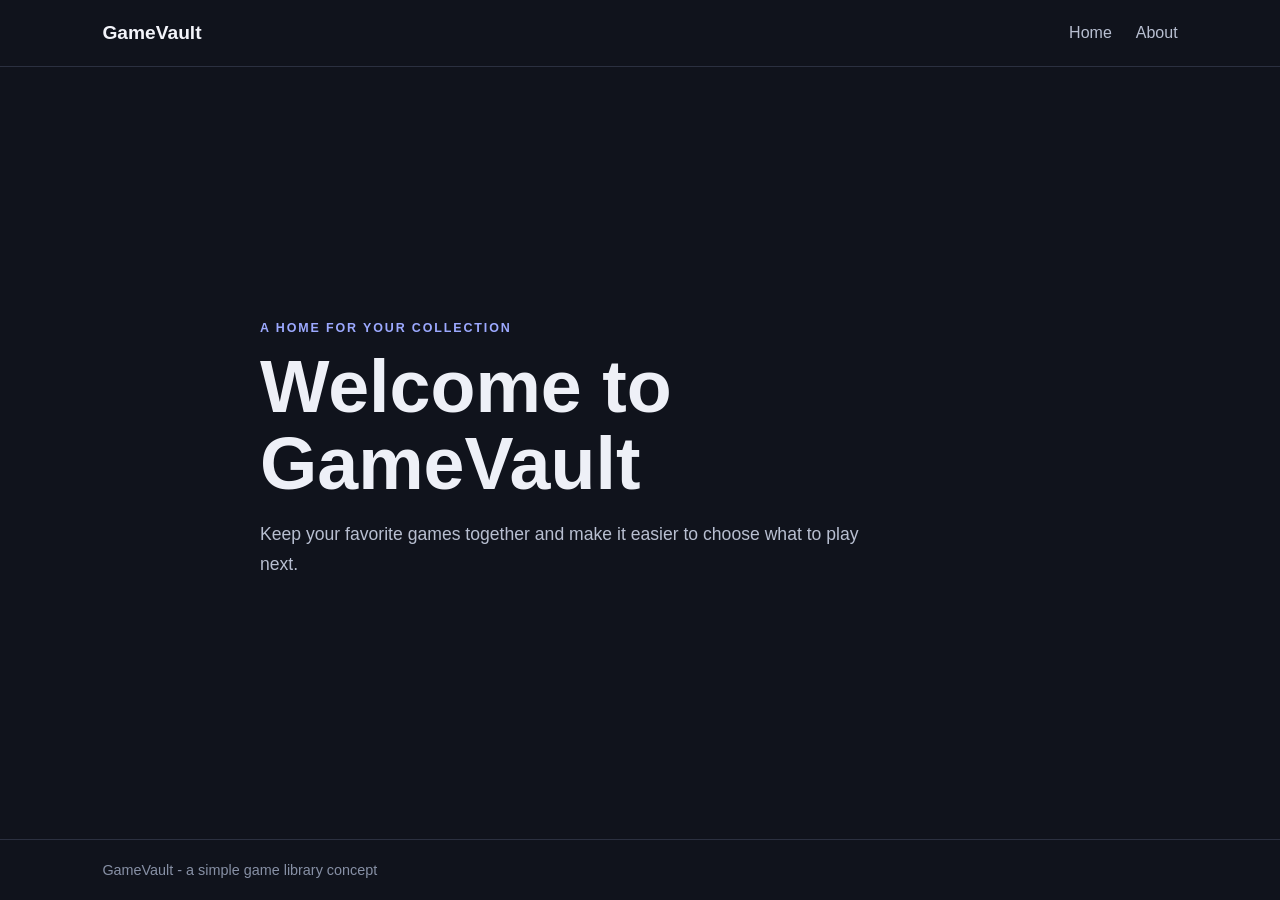
==== index.html @ 9a1c1d55 "Create GameVault starter pages" ====
<!doctype html>
<html lang="en">
<head>
  <meta charset="utf-8">
  <meta name="viewport" content="width=device-width, initial-scale=1">
  <title>GameVault - Your game library</title>
  <link rel="stylesheet" href="style.css">
</head>
<body>
  <header class="site-header">
    <a class="brand" href="index.html">GameVault</a>
    <nav aria-label="Main navigation">
      <a href="index.html">Home</a>
      <a href="about.html">About</a>
    </nav>
  </header>
  <main class="hero">
    <p class="eyebrow">A HOME FOR YOUR COLLECTION</p>
    <h1>Welcome to GameVault</h1>
    <p>Keep your favorite games together and make it easier to choose what to play next.</p>
  </main>
  <footer>GameVault - a simple game library concept</footer>
</body>
</html>
---- style.css ----
:root {
  color-scheme: dark;
  font-family: "Segoe UI", Arial, sans-serif;
  color: #eef0f7;
  background: #10131c;
}

* { box-sizing: border-box; }
body { min-height: 100vh; margin: 0; display: flex; flex-direction: column; }
.site-header { display: flex; justify-content: space-between; align-items: center; padding: 22px 8vw; border-bottom: 1px solid #2b3040; }
.brand { color: #f3f4fa; font-size: 1.2rem; font-weight: 700; text-decoration: none; }
nav { display: flex; gap: 24px; }
nav a { color: #b8bfd1; text-decoration: none; }
nav a:hover { color: #ffffff; }
.hero, .content { width: min(760px, 84vw); margin: auto; padding: 82px 0; }
.eyebrow { color: #9ca9ff; font-size: .78rem; font-weight: 700; letter-spacing: .15em; }
h1 { max-width: 680px; margin: 14px 0; font-size: clamp(2.5rem, 7vw, 4.6rem); line-height: 1.04; }
main p:not(.eyebrow) { max-width: 620px; color: #b8bfd1; font-size: 1.1rem; line-height: 1.7; }
footer { padding: 22px 8vw; color: #8790a5; border-top: 1px solid #2b3040; font-size: .9rem; }
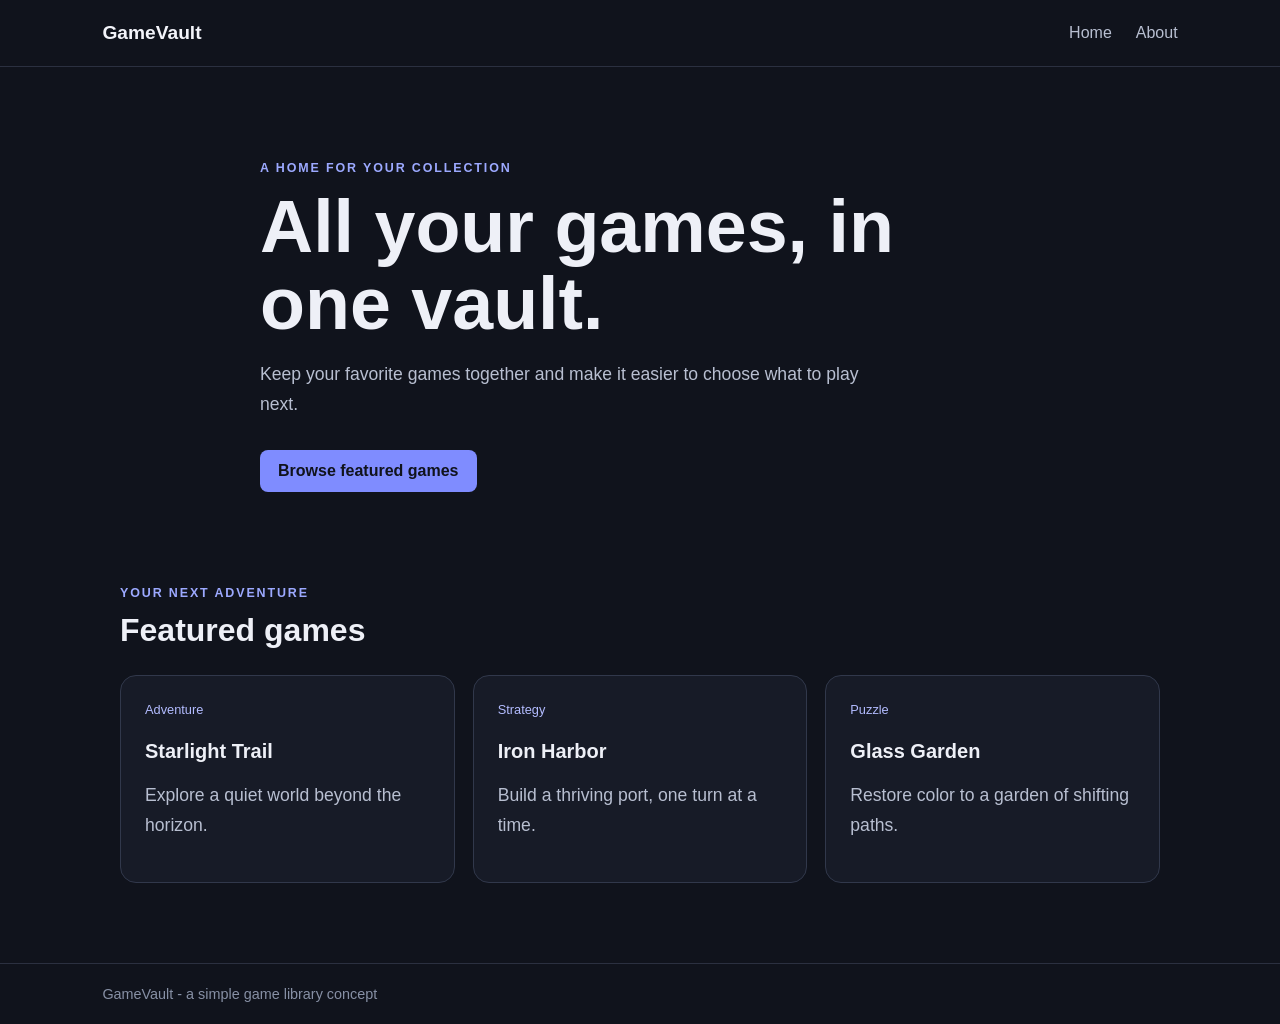
==== commit 2da3b23d: "Add featured games to home page" ====
--- a/index.html
+++ b/index.html
@@ -10,14 +10,26 @@
   <header class="site-header">
     <a class="brand" href="index.html">GameVault</a>
     <nav aria-label="Main navigation">
-      <a href="index.html">Home</a>
+      <a href="index.html" aria-current="page">Home</a>
       <a href="about.html">About</a>
     </nav>
   </header>
-  <main class="hero">
-    <p class="eyebrow">A HOME FOR YOUR COLLECTION</p>
-    <h1>Welcome to GameVault</h1>
-    <p>Keep your favorite games together and make it easier to choose what to play next.</p>
+  <main>
+    <section class="hero">
+      <p class="eyebrow">A HOME FOR YOUR COLLECTION</p>
+      <h1>All your games, in one vault.</h1>
+      <p>Keep your favorite games together and make it easier to choose what to play next.</p>
+      <a class="button" href="#library">Browse featured games</a>
+    </section>
+    <section class="library" id="library" aria-labelledby="library-title">
+      <p class="eyebrow">YOUR NEXT ADVENTURE</p>
+      <h2 id="library-title">Featured games</h2>
+      <div class="game-grid">
+        <article class="game-card"><span class="game-type">Adventure</span><h3>Starlight Trail</h3><p>Explore a quiet world beyond the horizon.</p></article>
+        <article class="game-card"><span class="game-type">Strategy</span><h3>Iron Harbor</h3><p>Build a thriving port, one turn at a time.</p></article>
+        <article class="game-card"><span class="game-type">Puzzle</span><h3>Glass Garden</h3><p>Restore color to a garden of shifting paths.</p></article>
+      </div>
+    </section>
   </main>
   <footer>GameVault - a simple game library concept</footer>
 </body>
--- a/style.css
+++ b/style.css
@@ -17,3 +17,11 @@
 h1 { max-width: 680px; margin: 14px 0; font-size: clamp(2.5rem, 7vw, 4.6rem); line-height: 1.04; }
 main p:not(.eyebrow) { max-width: 620px; color: #b8bfd1; font-size: 1.1rem; line-height: 1.7; }
 footer { padding: 22px 8vw; color: #8790a5; border-top: 1px solid #2b3040; font-size: .9rem; }
+.library { width: min(1040px, 84vw); margin: 0 auto 80px; }
+h2 { margin: 10px 0 26px; font-size: 2rem; }
+.game-grid { display: grid; grid-template-columns: repeat(auto-fit, minmax(220px, 1fr)); gap: 18px; }
+.game-card { min-height: 190px; padding: 24px; border: 1px solid #31384b; border-radius: 16px; background: #171b27; }
+.game-card h3 { margin: 22px 0 8px; font-size: 1.25rem; }
+.game-card p { color: #b8bfd1; line-height: 1.55; }
+.game-type { color: #b3bcff; font-size: .8rem; }
+.button { display: inline-block; margin-top: 12px; padding: 12px 18px; border-radius: 8px; background: #7f8cff; color: #10131c; font-weight: 700; text-decoration: none; }
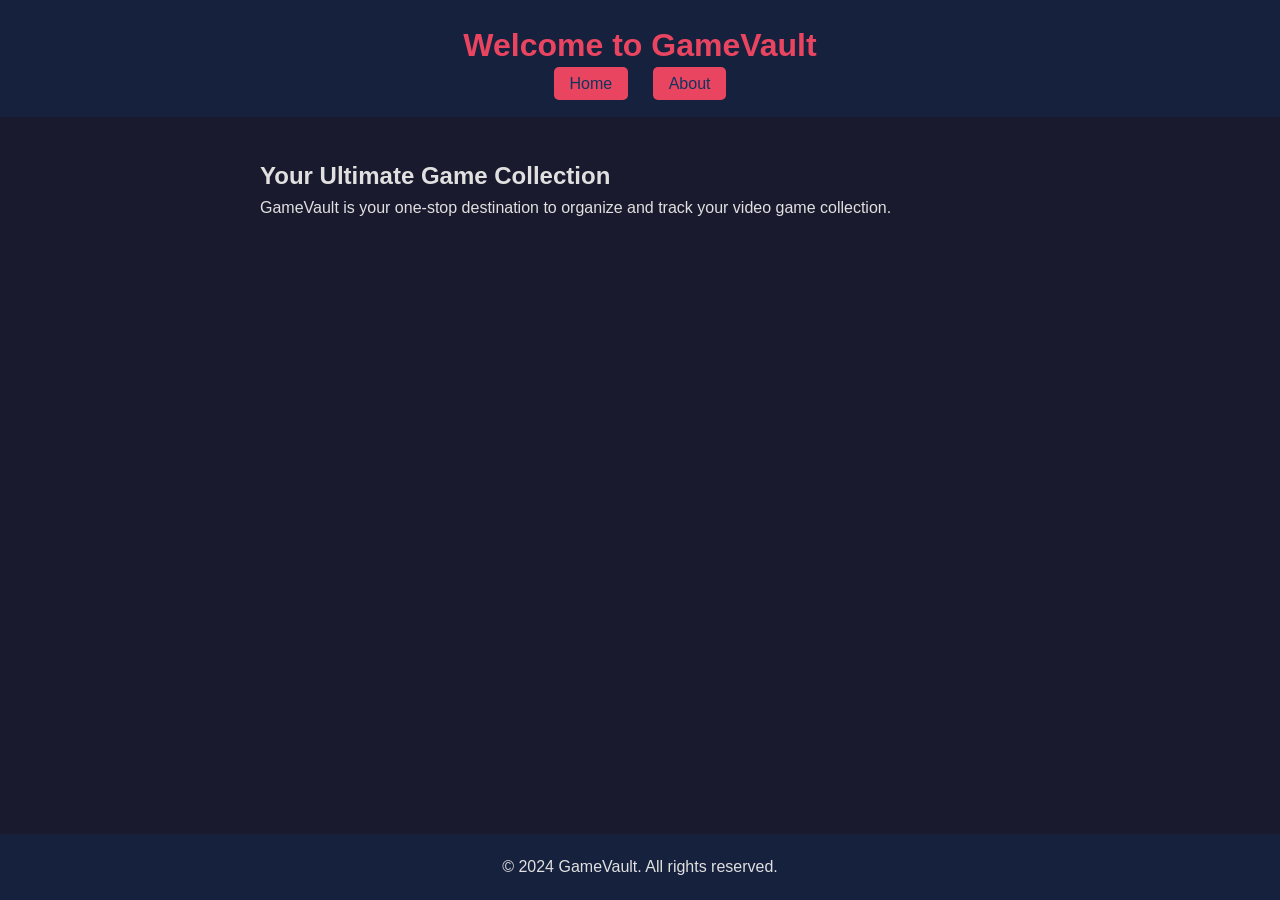
==== commit dfb0b28f: "Initial commit: Added index.html, about.html, and style.css" ====
--- a/index.html
+++ b/index.html
@@ -1,36 +1,27 @@
-<!doctype html>
+<!DOCTYPE html>
 <html lang="en">
 <head>
-  <meta charset="utf-8">
-  <meta name="viewport" content="width=device-width, initial-scale=1">
-  <title>GameVault - Your game library</title>
-  <link rel="stylesheet" href="style.css">
+    <meta charset="UTF-8">
+    <meta name="viewport" content="width=device-width, initial-scale=1.0">
+    <title>GameVault - Home</title>
+    <link rel="stylesheet" href="style.css">
 </head>
 <body>
-  <header class="site-header">
-    <a class="brand" href="index.html">GameVault</a>
-    <nav aria-label="Main navigation">
-      <a href="index.html" aria-current="page">Home</a>
-      <a href="about.html">About</a>
-    </nav>
-  </header>
-  <main>
-    <section class="hero">
-      <p class="eyebrow">A HOME FOR YOUR COLLECTION</p>
-      <h1>All your games, in one vault.</h1>
-      <p>Keep your favorite games together and make it easier to choose what to play next.</p>
-      <a class="button" href="#library">Browse featured games</a>
-    </section>
-    <section class="library" id="library" aria-labelledby="library-title">
-      <p class="eyebrow">YOUR NEXT ADVENTURE</p>
-      <h2 id="library-title">Featured games</h2>
-      <div class="game-grid">
-        <article class="game-card"><span class="game-type">Adventure</span><h3>Starlight Trail</h3><p>Explore a quiet world beyond the horizon.</p></article>
-        <article class="game-card"><span class="game-type">Strategy</span><h3>Iron Harbor</h3><p>Build a thriving port, one turn at a time.</p></article>
-        <article class="game-card"><span class="game-type">Puzzle</span><h3>Glass Garden</h3><p>Restore color to a garden of shifting paths.</p></article>
-      </div>
-    </section>
-  </main>
-  <footer>GameVault - a simple game library concept</footer>
+    <header>
+        <h1>Welcome to GameVault</h1>
+        <nav>
+            <a href="index.html">Home</a>
+            <a href="about.html">About</a>
+        </nav>
+    </header>
+    <main>
+        <section>
+            <h2>Your Ultimate Game Collection</h2>
+            <p>GameVault is your one-stop destination to organize and track your video game collection.</p>
+        </section>
+    </main>
+    <footer>
+        <p>&copy; 2024 GameVault. All rights reserved.</p>
+    </footer>
 </body>
 </html>
--- a/style.css
+++ b/style.css
@@ -1,27 +1,46 @@
-:root {
-  color-scheme: dark;
-  font-family: "Segoe UI", Arial, sans-serif;
-  color: #eef0f7;
-  background: #10131c;
+* {
+    margin: 0;
+    padding: 0;
+    box-sizing: border-box;
 }
 
-* { box-sizing: border-box; }
-body { min-height: 100vh; margin: 0; display: flex; flex-direction: column; }
-.site-header { display: flex; justify-content: space-between; align-items: center; padding: 22px 8vw; border-bottom: 1px solid #2b3040; }
-.brand { color: #f3f4fa; font-size: 1.2rem; font-weight: 700; text-decoration: none; }
-nav { display: flex; gap: 24px; }
-nav a { color: #b8bfd1; text-decoration: none; }
-nav a:hover { color: #ffffff; }
-.hero, .content { width: min(760px, 84vw); margin: auto; padding: 82px 0; }
-.eyebrow { color: #9ca9ff; font-size: .78rem; font-weight: 700; letter-spacing: .15em; }
-h1 { max-width: 680px; margin: 14px 0; font-size: clamp(2.5rem, 7vw, 4.6rem); line-height: 1.04; }
-main p:not(.eyebrow) { max-width: 620px; color: #b8bfd1; font-size: 1.1rem; line-height: 1.7; }
-footer { padding: 22px 8vw; color: #8790a5; border-top: 1px solid #2b3040; font-size: .9rem; }
-.library { width: min(1040px, 84vw); margin: 0 auto 80px; }
-h2 { margin: 10px 0 26px; font-size: 2rem; }
-.game-grid { display: grid; grid-template-columns: repeat(auto-fit, minmax(220px, 1fr)); gap: 18px; }
-.game-card { min-height: 190px; padding: 24px; border: 1px solid #31384b; border-radius: 16px; background: #171b27; }
-.game-card h3 { margin: 22px 0 8px; font-size: 1.25rem; }
-.game-card p { color: #b8bfd1; line-height: 1.55; }
-.game-type { color: #b3bcff; font-size: .8rem; }
-.button { display: inline-block; margin-top: 12px; padding: 12px 18px; border-radius: 8px; background: #7f8cff; color: #10131c; font-weight: 700; text-decoration: none; }
+body {
+    font-family: 'Segoe UI', Tahoma, Geneva, Verdana, sans-serif;
+    background-color: #1a1a2e;
+    color: #e0e0e0;
+    line-height: 1.6;
+}
+
+header {
+    background-color: #16213e;
+    padding: 20px;
+    text-align: center;
+}
+
+header h1 {
+    color: #e94560;
+}
+
+nav a {
+    color: #0f3460;
+    background-color: #e94560;
+    padding: 8px 16px;
+    text-decoration: none;
+    margin: 0 10px;
+    border-radius: 5px;
+}
+
+main {
+    padding: 40px 20px;
+    max-width: 800px;
+    margin: 0 auto;
+}
+
+footer {
+    text-align: center;
+    padding: 20px;
+    background-color: #16213e;
+    position: fixed;
+    bottom: 0;
+    width: 100%;
+}
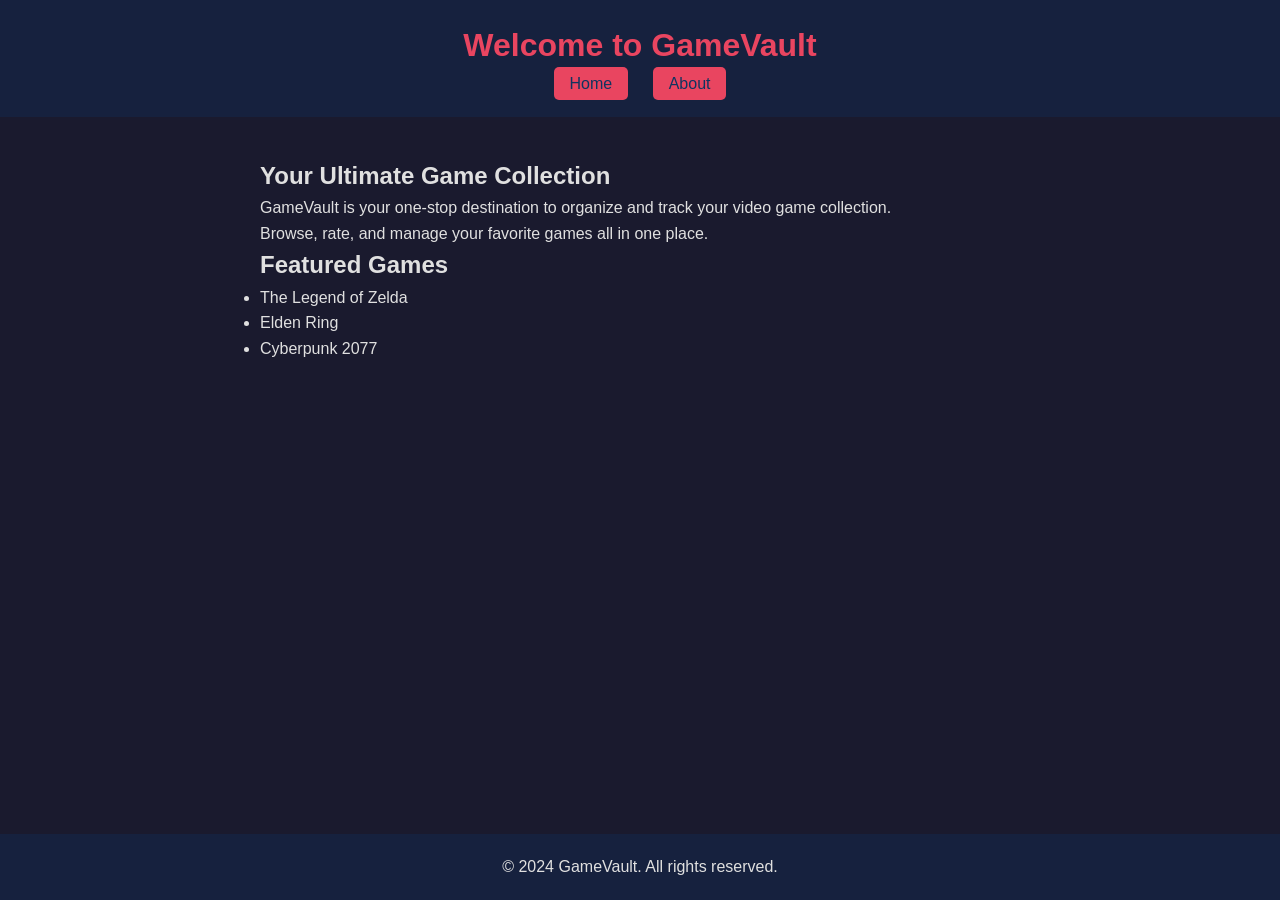
==== commit 4976f842: "Updated index.html: Added featured games section" ====
--- a/index.html
+++ b/index.html
@@ -18,6 +18,15 @@
         <section>
             <h2>Your Ultimate Game Collection</h2>
             <p>GameVault is your one-stop destination to organize and track your video game collection.</p>
+            <p>Browse, rate, and manage your favorite games all in one place.</p>
+        </section>
+        <section>
+            <h2>Featured Games</h2>
+            <ul>
+                <li>The Legend of Zelda</li>
+                <li>Elden Ring</li>
+                <li>Cyberpunk 2077</li>
+            </ul>
         </section>
     </main>
     <footer>
